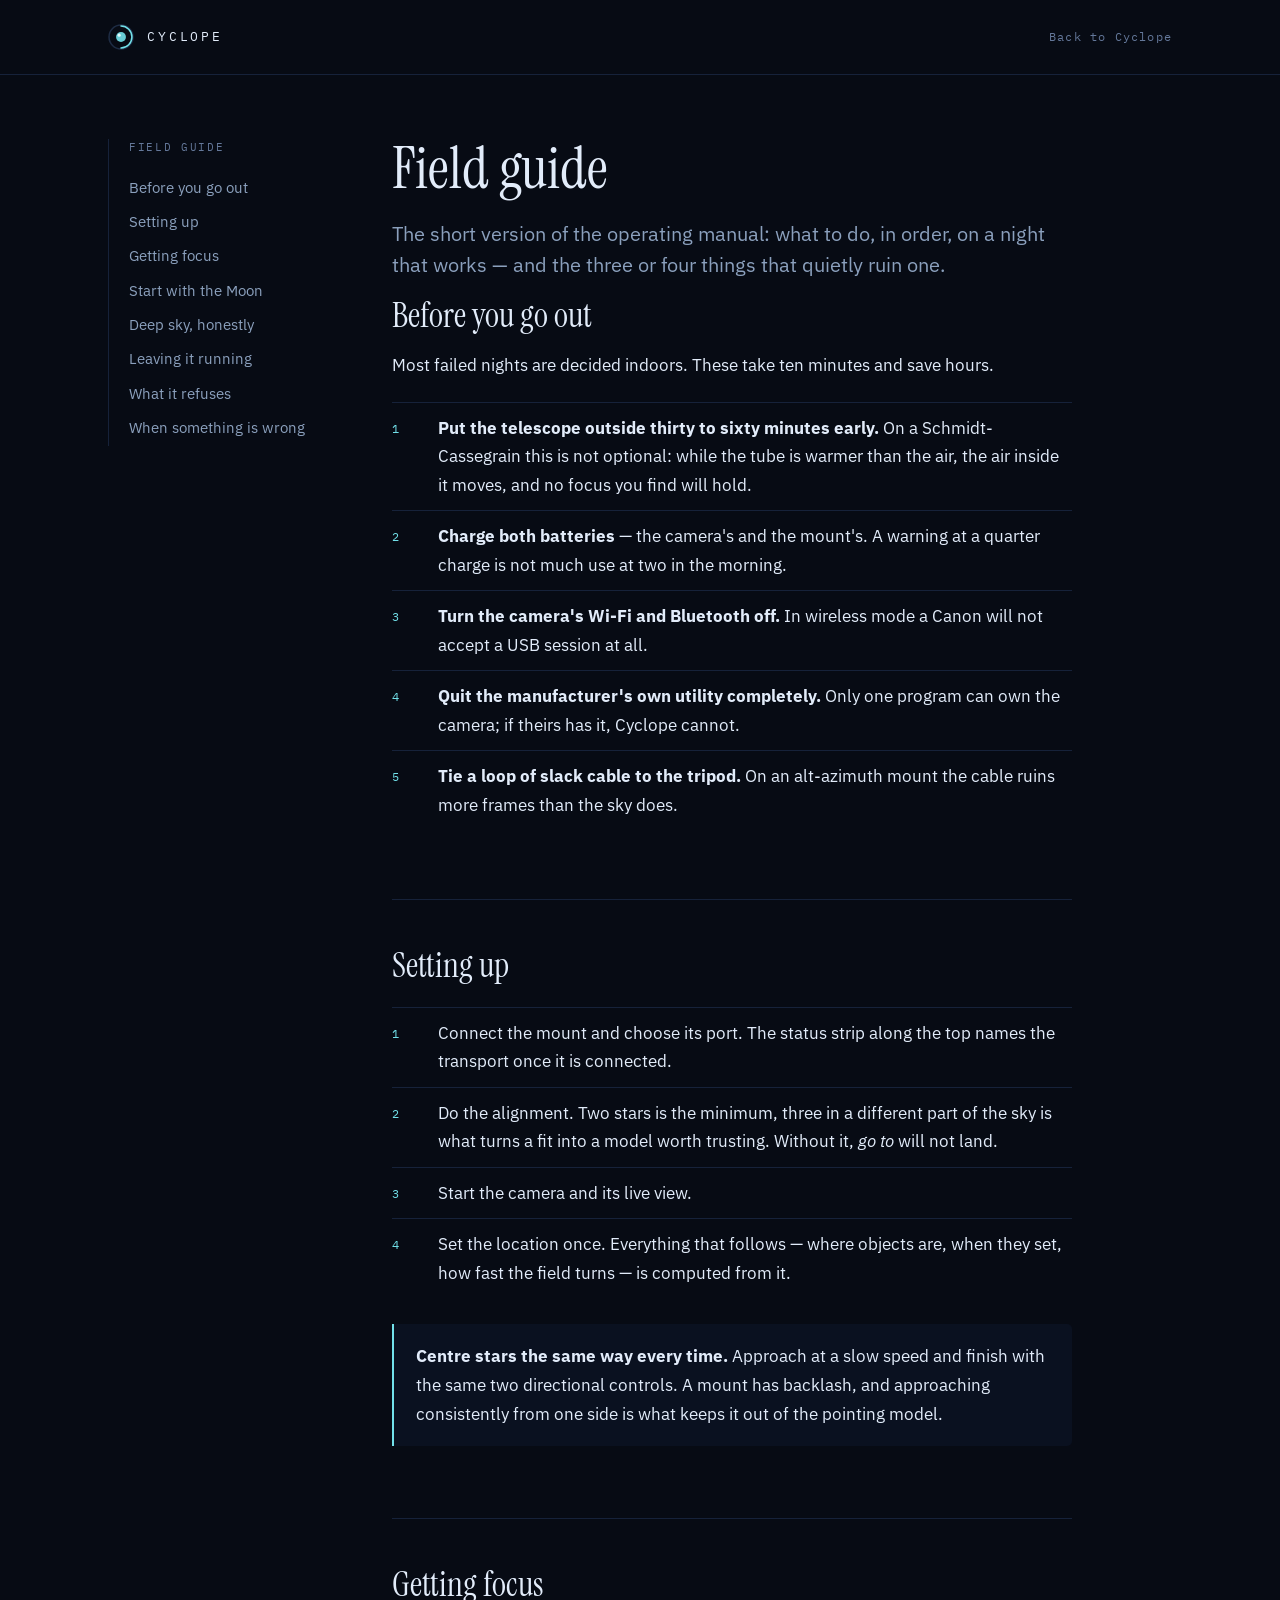
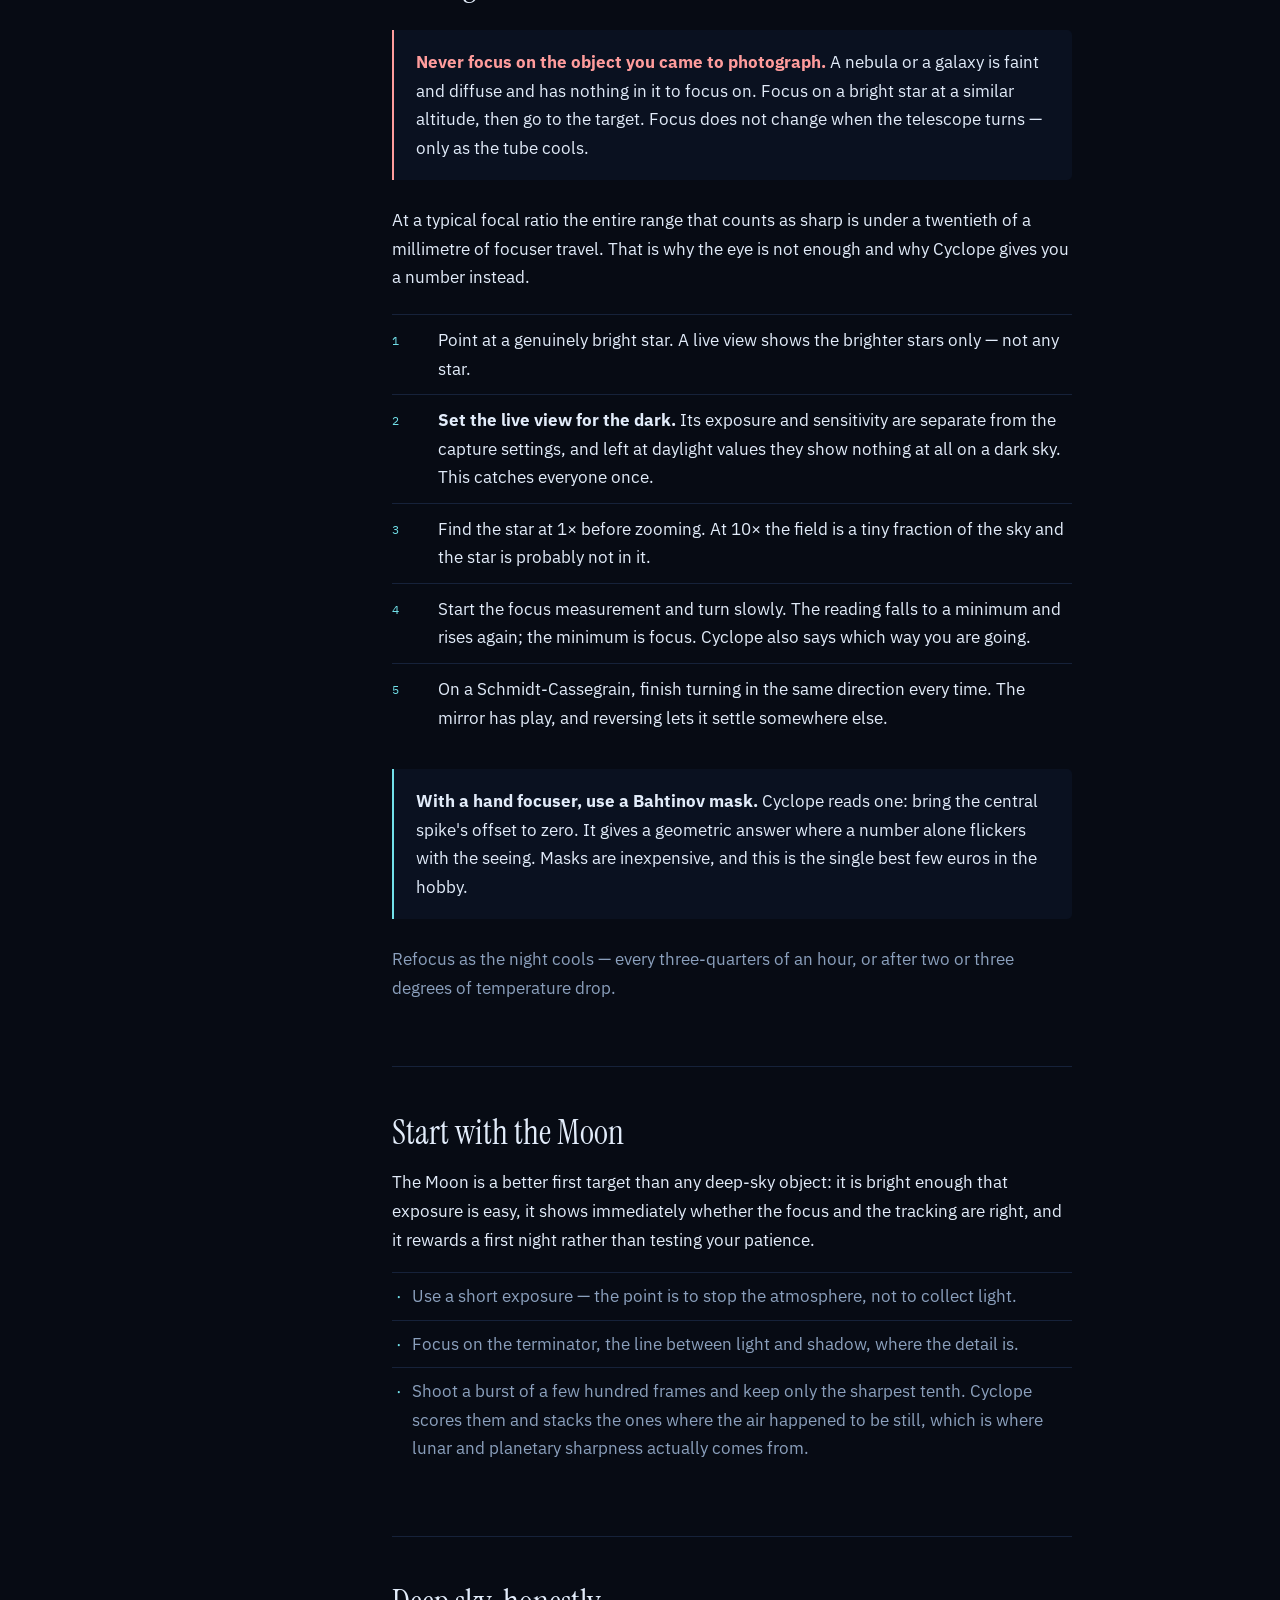
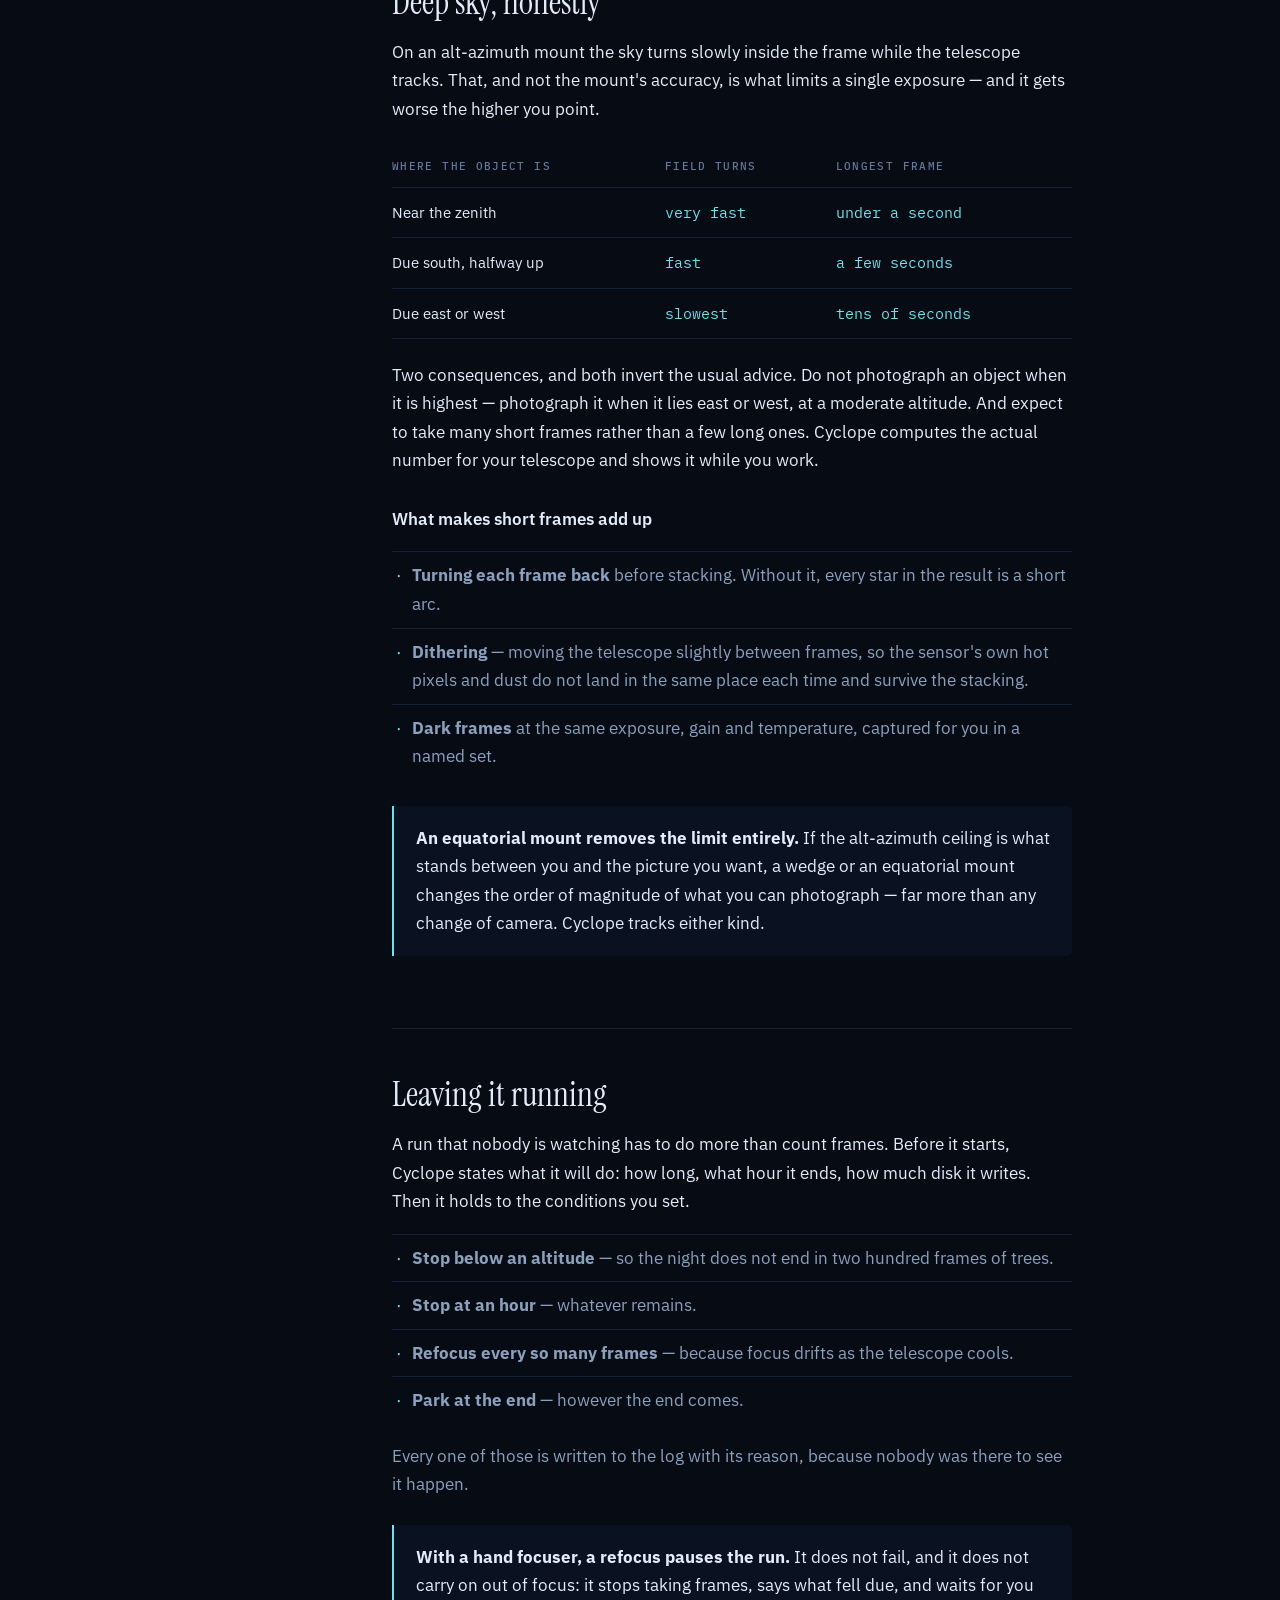
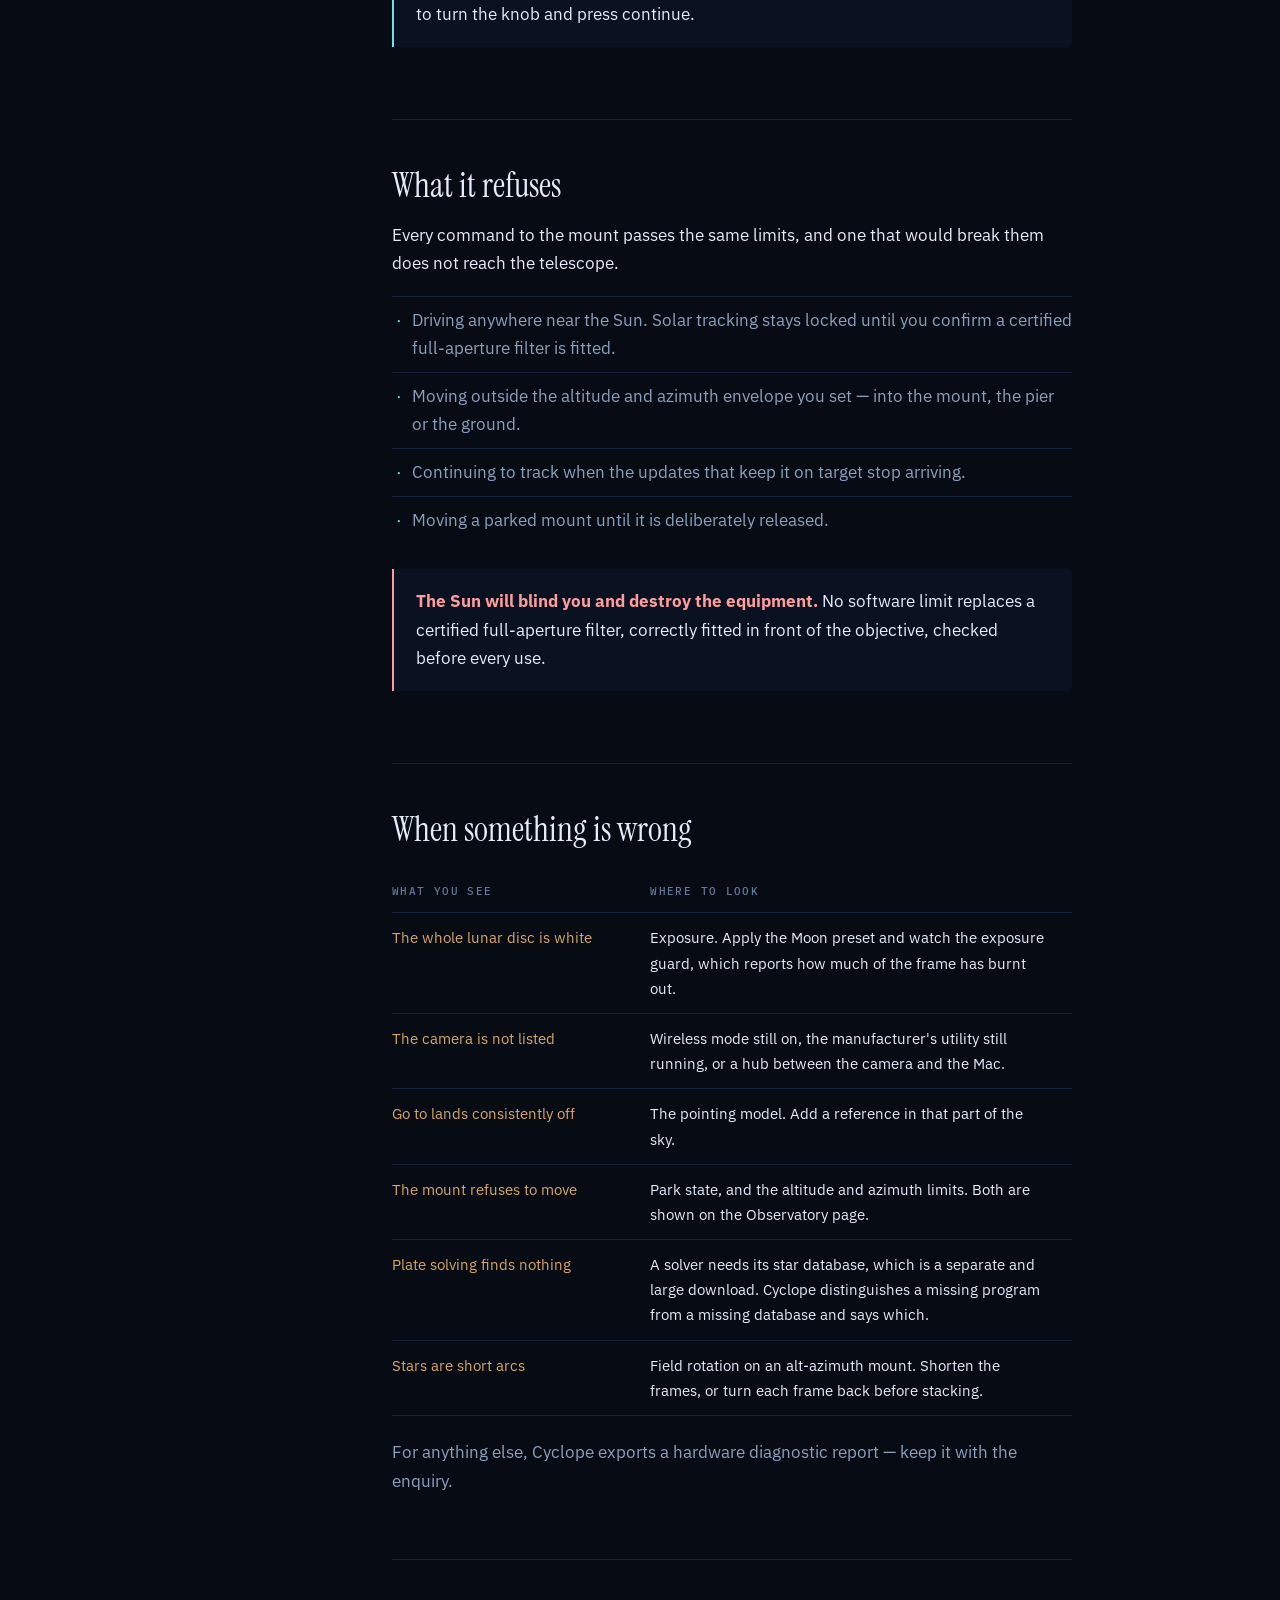
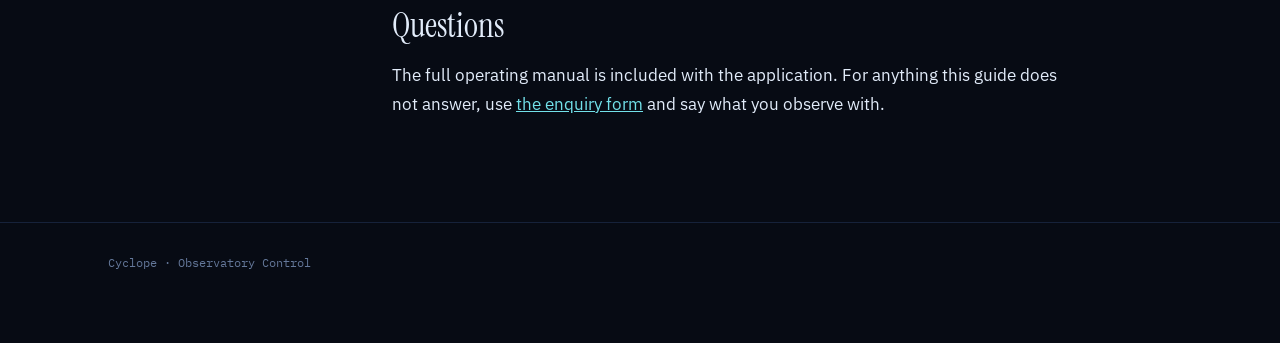
==== guide.html @ ad1024a8 "Add files via upload" ====
<!doctype html>
<html lang="en">
<head>
<meta charset="utf-8">
<meta name="viewport" content="width=device-width, initial-scale=1">
<title>Cyclope Field Guide</title>
<meta name="description" content="Preparing a night with Cyclope: setting up, focusing, deep-sky work on an alt-azimuth mount, and what to check when something is wrong.">
<meta name="theme-color" content="#070b14">
<link rel="icon" href="assets/favicon.svg" type="image/svg+xml">
<link rel="preconnect" href="https://fonts.googleapis.com">
<link rel="preconnect" href="https://fonts.gstatic.com" crossorigin>
<link rel="stylesheet" href="https://fonts.googleapis.com/css2?family=Instrument+Serif&amp;family=IBM+Plex+Mono:wght@400;500&amp;family=IBM+Plex+Sans:wght@400;500;600&amp;display=swap">
<link rel="stylesheet" href="assets/guide.css">
<meta property="og:type" content="website">
<meta property="og:title" content="Cyclope Field Guide">
<meta property="og:description" content="Preparing a night with Cyclope: setting up, focusing, deep-sky work on an alt-azimuth mount, and what to check when something is wrong.">
<meta property="og:image" content="assets/observatory.jpg">
<meta name="twitter:card" content="summary_large_image">
</head>
<body class="guide">
<header class="top">
  <div class="wrap">
    <div class="brand">
      <svg width="26" height="26" viewBox="0 0 100 100" role="img" aria-label="Cyclope">
        <circle cx="50" cy="50" r="46" fill="none" stroke="#1e2c44" stroke-width="6"/>
        <path d="M50 8 a42 42 0 0 1 0 84" fill="none" stroke="#72e1ea" stroke-width="6" stroke-linecap="round"/>
        <circle cx="50" cy="50" r="19" fill="#72e1ea" opacity="0.9"/>
        <circle cx="43" cy="43" r="6" fill="#dffbfd"/>
      </svg>
      <span class="brand-name">Cyclope</span>
      <a href="index.html">Back to Cyclope</a>
    </div>
  </div>
</header>

<div class="wrap">
  <div class="layout">

    <nav class="toc" aria-label="Contents">
      <p>Field guide</p>
      <a href="#before">Before you go out</a>
      <a href="#setup">Setting up</a>
      <a href="#focus">Getting focus</a>
      <a href="#moon">Start with the Moon</a>
      <a href="#deep">Deep sky, honestly</a>
      <a href="#unattended">Leaving it running</a>
      <a href="#refuse">What it refuses</a>
      <a href="#wrong">When something is wrong</a>
    </nav>

    <article>
      <h1>Field guide</h1>
      <p class="lede">
        The short version of the operating manual: what to do, in order, on a night
        that works — and the three or four things that quietly ruin one.
      </p>

      <section id="before">
        <h2>Before you go out</h2>
        <p>
          Most failed nights are decided indoors. These take ten minutes and save
          hours.
        </p>
        <ol class="steps">
          <li><span><strong>Put the telescope outside thirty to sixty minutes early.</strong>
            On a Schmidt-Cassegrain this is not optional: while the tube is warmer
            than the air, the air inside it moves, and no focus you find will hold.</span></li>
          <li><span><strong>Charge both batteries</strong> — the camera's and the mount's.
            A warning at a quarter charge is not much use at two in the morning.</span></li>
          <li><span><strong>Turn the camera's Wi-Fi and Bluetooth off.</strong> In wireless
            mode a Canon will not accept a USB session at all.</span></li>
          <li><span><strong>Quit the manufacturer's own utility completely.</strong> Only
            one program can own the camera; if theirs has it, Cyclope cannot.</span></li>
          <li><span><strong>Tie a loop of slack cable to the tripod.</strong> On an
            alt-azimuth mount the cable ruins more frames than the sky does.</span></li>
        </ol>
      </section>

      <section id="setup">
        <h2>Setting up</h2>
        <ol class="steps">
          <li><span>Connect the mount and choose its port. The status strip along the top
            names the transport once it is connected.</span></li>
          <li><span>Do the alignment. Two stars is the minimum, three in a different part
            of the sky is what turns a fit into a model worth trusting. Without it,
            <em>go to</em> will not land.</span></li>
          <li><span>Start the camera and its live view.</span></li>
          <li><span>Set the location once. Everything that follows — where objects are,
            when they set, how fast the field turns — is computed from it.</span></li>
        </ol>
        <div class="note">
          <p><strong>Centre stars the same way every time.</strong> Approach at a slow
          speed and finish with the same two directional controls. A mount has
          backlash, and approaching consistently from one side is what keeps it out
          of the pointing model.</p>
        </div>
      </section>

      <section id="focus">
        <h2>Getting focus</h2>
        <div class="warn">
          <p><strong>Never focus on the object you came to photograph.</strong> A
          nebula or a galaxy is faint and diffuse and has nothing in it to focus on.
          Focus on a bright star at a similar altitude, then go to the target.
          Focus does not change when the telescope turns — only as the tube cools.</p>
        </div>
        <p>
          At a typical focal ratio the entire range that counts as sharp is under a
          twentieth of a millimetre of focuser travel. That is why the eye is not
          enough and why Cyclope gives you a number instead.
        </p>
        <ol class="steps">
          <li><span>Point at a genuinely bright star. A live view shows the brighter stars
            only — not any star.</span></li>
          <li><span><strong>Set the live view for the dark.</strong> Its exposure and
            sensitivity are separate from the capture settings, and left at daylight
            values they show nothing at all on a dark sky. This catches everyone once.</span></li>
          <li><span>Find the star at 1× before zooming. At 10× the field is a tiny fraction
            of the sky and the star is probably not in it.</span></li>
          <li><span>Start the focus measurement and turn slowly. The reading falls to a
            minimum and rises again; the minimum is focus. Cyclope also says which
            way you are going.</span></li>
          <li><span>On a Schmidt-Cassegrain, finish turning in the same direction every
            time. The mirror has play, and reversing lets it settle somewhere else.</span></li>
        </ol>
        <div class="note">
          <p><strong>With a hand focuser, use a Bahtinov mask.</strong> Cyclope reads
          one: bring the central spike's offset to zero. It gives a geometric answer
          where a number alone flickers with the seeing. Masks are inexpensive, and
          this is the single best few euros in the hobby.</p>
        </div>
        <p class="muted">
          Refocus as the night cools — every three-quarters of an hour, or after two
          or three degrees of temperature drop.
        </p>
      </section>

      <section id="moon">
        <h2>Start with the Moon</h2>
        <p>
          The Moon is a better first target than any deep-sky object: it is bright
          enough that exposure is easy, it shows immediately whether the focus and
          the tracking are right, and it rewards a first night rather than testing
          your patience.
        </p>
        <ul class="plain">
          <li><span>Use a short exposure — the point is to stop the atmosphere, not to
            collect light.</span></li>
          <li><span>Focus on the terminator, the line between light and shadow, where the
            detail is.</span></li>
          <li><span>Shoot a burst of a few hundred frames and keep only the sharpest tenth.
            Cyclope scores them and stacks the ones where the air happened to be
            still, which is where lunar and planetary sharpness actually comes from.</span></li>
        </ul>
      </section>

      <section id="deep">
        <h2>Deep sky, honestly</h2>
        <p>
          On an alt-azimuth mount the sky turns slowly inside the frame while the
          telescope tracks. That, and not the mount's accuracy, is what limits a
          single exposure — and it gets worse the higher you point.
        </p>
        <div class="scroller">
          <table>
            <thead>
              <tr><th>Where the object is</th><th>Field turns</th><th>Longest frame</th></tr>
            </thead>
            <tbody>
              <tr><td>Near the zenith</td><td class="figure-cell">very fast</td><td class="figure-cell">under a second</td></tr>
              <tr><td>Due south, halfway up</td><td class="figure-cell">fast</td><td class="figure-cell">a few seconds</td></tr>
              <tr><td>Due east or west</td><td class="figure-cell">slowest</td><td class="figure-cell">tens of seconds</td></tr>
            </tbody>
          </table>
        </div>
        <p>
          Two consequences, and both invert the usual advice. Do not photograph an
          object when it is highest — photograph it when it lies east or west, at a
          moderate altitude. And expect to take many short frames rather than a few
          long ones. Cyclope computes the actual number for your telescope and
          shows it while you work.
        </p>
        <h3>What makes short frames add up</h3>
        <ul class="plain">
          <li><span><strong>Turning each frame back</strong> before stacking. Without it,
            every star in the result is a short arc.</span></li>
          <li><span><strong>Dithering</strong> — moving the telescope slightly between
            frames, so the sensor's own hot pixels and dust do not land in the same
            place each time and survive the stacking.</span></li>
          <li><span><strong>Dark frames</strong> at the same exposure, gain and
            temperature, captured for you in a named set.</span></li>
        </ul>
        <div class="note">
          <p><strong>An equatorial mount removes the limit entirely.</strong> If the
          alt-azimuth ceiling is what stands between you and the picture you want,
          a wedge or an equatorial mount changes the order of magnitude of what you
          can photograph — far more than any change of camera. Cyclope tracks either
          kind.</p>
        </div>
      </section>

      <section id="unattended">
        <h2>Leaving it running</h2>
        <p>
          A run that nobody is watching has to do more than count frames. Before it
          starts, Cyclope states what it will do: how long, what hour it ends, how
          much disk it writes. Then it holds to the conditions you set.
        </p>
        <ul class="plain">
          <li><span><strong>Stop below an altitude</strong> — so the night does not end in
            two hundred frames of trees.</span></li>
          <li><span><strong>Stop at an hour</strong> — whatever remains.</span></li>
          <li><span><strong>Refocus every so many frames</strong> — because focus drifts as
            the telescope cools.</span></li>
          <li><span><strong>Park at the end</strong> — however the end comes.</span></li>
        </ul>
        <p class="muted">
          Every one of those is written to the log with its reason, because nobody
          was there to see it happen.
        </p>
        <div class="note">
          <p><strong>With a hand focuser, a refocus pauses the run.</strong> It does
          not fail, and it does not carry on out of focus: it stops taking frames,
          says what fell due, and waits for you to turn the knob and press continue.</p>
        </div>
      </section>

      <section id="refuse">
        <h2>What it refuses</h2>
        <p>
          Every command to the mount passes the same limits, and one that would break
          them does not reach the telescope.
        </p>
        <ul class="plain">
          <li><span>Driving anywhere near the Sun. Solar tracking stays locked until you
            confirm a certified full-aperture filter is fitted.</span></li>
          <li><span>Moving outside the altitude and azimuth envelope you set — into the
            mount, the pier or the ground.</span></li>
          <li><span>Continuing to track when the updates that keep it on target stop
            arriving.</span></li>
          <li><span>Moving a parked mount until it is deliberately released.</span></li>
        </ul>
        <div class="warn">
          <p><strong>The Sun will blind you and destroy the equipment.</strong> No
          software limit replaces a certified full-aperture filter, correctly fitted
          in front of the objective, checked before every use.</p>
        </div>
      </section>

      <section id="wrong">
        <h2>When something is wrong</h2>
        <div class="scroller">
          <table>
            <thead>
              <tr><th>What you see</th><th>Where to look</th></tr>
            </thead>
            <tbody>
              <tr>
                <td class="symptom">The whole lunar disc is white</td>
                <td>Exposure. Apply the Moon preset and watch the exposure guard,
                  which reports how much of the frame has burnt out.</td>
              </tr>
              <tr>
                <td class="symptom">The camera is not listed</td>
                <td>Wireless mode still on, the manufacturer's utility still running,
                  or a hub between the camera and the Mac.</td>
              </tr>
              <tr>
                <td class="symptom">Go to lands consistently off</td>
                <td>The pointing model. Add a reference in that part of the sky.</td>
              </tr>
              <tr>
                <td class="symptom">The mount refuses to move</td>
                <td>Park state, and the altitude and azimuth limits. Both are shown
                  on the Observatory page.</td>
              </tr>
              <tr>
                <td class="symptom">Plate solving finds nothing</td>
                <td>A solver needs its star database, which is a separate and large
                  download. Cyclope distinguishes a missing program from a missing
                  database and says which.</td>
              </tr>
              <tr>
                <td class="symptom">Stars are short arcs</td>
                <td>Field rotation on an alt-azimuth mount. Shorten the frames, or
                  turn each frame back before stacking.</td>
              </tr>
            </tbody>
          </table>
        </div>
        <p class="muted">
          For anything else, Cyclope exports a hardware diagnostic report — keep it
          with the enquiry.
        </p>
      </section>

      <section id="ask">
        <h2>Questions</h2>
        <p>
          The full operating manual is included with the application. For anything
          this guide does not answer, use
          <a href="index.html#enquire" style="color:var(--accent)">the enquiry form</a>
          and say what you observe with.
        </p>
      </section>
    </article>
  </div>
</div>

<footer>
  <div class="wrap">Cyclope · Observatory Control</div>
</footer>
</body>
</html>
---- assets/guide.css ----
:root {
    --ground: #070b14;
    --sunken: #0a1120;
    --line: #1e2c44;
    --line-soft: #16223a;
    --text: #e2ecfa;
    --muted: #8ba0bd;
    --dim: #64789a;
    --accent: #72e1ea;
    --amber: #d7a766;
    --danger: #ff9c9c;
    --serif: "Instrument Serif", Georgia, serif;
    --sans: "IBM Plex Sans", -apple-system, system-ui, sans-serif;
    --mono: "IBM Plex Mono", ui-monospace, Menlo, monospace;
  }

  * { box-sizing: border-box; }

  body {
    background: var(--ground);
    color: var(--text);
    font-family: var(--sans);
    font-size: 17px;
    line-height: 1.68;
    margin: 0;
    -webkit-font-smoothing: antialiased;
  }

  header.top { border-bottom: 1px solid var(--line-soft); padding: 24px 0; }
  .wrap { max-width: 1120px; margin: 0 auto; padding: 0 28px; }
  .brand { display: flex; align-items: center; gap: 13px; }
  .brand-name {
    font-family: var(--mono); font-size: 13px; letter-spacing: 0.22em;
    text-transform: uppercase; color: var(--text);
  }
  .brand a { color: var(--dim); text-decoration: none; font-family: var(--mono);
             font-size: 12px; letter-spacing: 0.1em; margin-left: auto; }
  .brand a:hover { color: var(--accent); }

  .layout {
    display: grid;
    grid-template-columns: 220px 1fr;
    gap: 64px;
    align-items: start;
    padding: 64px 0 40px;
  }
  @media (max-width: 900px) {
    .layout { grid-template-columns: 1fr; gap: 28px; }
    nav.toc { position: static !important; border-left: none !important; padding-left: 0 !important; }
  }

  nav.toc {
    position: sticky;
    top: 32px;
    border-left: 1px solid var(--line-soft);
    padding-left: 20px;
  }
  nav.toc p {
    font-family: var(--mono); font-size: 10.5px; letter-spacing: 0.16em;
    text-transform: uppercase; color: var(--dim); margin: 0 0 14px;
  }
  nav.toc a {
    display: block; color: var(--muted); text-decoration: none;
    font-size: 14.5px; padding: 5px 0;
  }
  nav.toc a:hover { color: var(--accent); }

  article { max-width: 680px; }

  h1 {
    font-family: var(--serif); font-weight: 400;
    font-size: clamp(38px, 5.5vw, 58px); line-height: 1.05;
    margin: 0 0 18px; text-wrap: balance;
  }
  h2 {
    font-family: var(--serif); font-weight: 400;
    font-size: clamp(26px, 3.4vw, 34px); line-height: 1.15;
    margin: 0 0 16px; text-wrap: balance;
    scroll-margin-top: 24px;
  }
  h3 { font-size: 17px; font-weight: 600; margin: 30px 0 8px; }
  p { margin: 0 0 18px; }
  .lede { font-size: 20px; color: var(--muted); line-height: 1.55; margin-bottom: 8px; }
  .muted { color: var(--muted); }

  section { padding: 46px 0; border-top: 1px solid var(--line-soft); }
  section:first-of-type { border-top: none; padding-top: 8px; }

  ol.steps { counter-reset: step; list-style: none; padding: 0; margin: 22px 0; }
  ol.steps li {
    counter-increment: step;
    display: grid; grid-template-columns: 30px 1fr; gap: 16px;
    padding: 11px 0; border-top: 1px solid var(--line-soft);
  }
  /* One box of text, not several: a bare text node beside a <strong> becomes
     its own grid item and lands in the thirty-pixel counter column, one word
     to a line. */
  ol.steps li > span { grid-column: 2; }
  ol.steps li::before {
    content: counter(step);
    font-family: var(--mono); font-size: 12px; color: var(--accent);
    padding-top: 5px; font-variant-numeric: tabular-nums;
  }

  ul.plain { list-style: none; padding: 0; margin: 18px 0; }
  ul.plain li {
    padding: 9px 0 9px 20px; border-top: 1px solid var(--line-soft);
    position: relative; color: var(--muted);
  }
  ul.plain li::before {
    content: "·"; position: absolute; left: 4px; color: var(--accent);
  }

  .note, .warn {
    border-left: 2px solid var(--accent);
    background: var(--sunken);
    padding: 18px 22px;
    margin: 26px 0;
    border-radius: 0 5px 5px 0;
  }
  .warn { border-left-color: var(--danger); }
  .note p:last-child, .warn p:last-child { margin: 0; }
  .note strong, .warn strong { color: var(--text); }
  .warn strong { color: var(--danger); }

  .scroller { overflow-x: auto; margin: 22px 0; }
  table { border-collapse: collapse; width: 100%; min-width: 500px; font-size: 15px; }
  th, td { text-align: left; padding: 12px 20px 12px 0; border-bottom: 1px solid var(--line-soft); vertical-align: top; }
  th {
    font-family: var(--mono); font-size: 10.5px; letter-spacing: 0.13em;
    text-transform: uppercase; color: var(--dim); font-weight: 500;
  }
  td.symptom { color: var(--amber); width: 38%; }
  td.figure-cell { font-family: var(--mono); font-variant-numeric: tabular-nums; color: var(--accent); white-space: nowrap; }

  code {
    font-family: var(--mono); font-size: 14px;
    background: var(--sunken); border: 1px solid var(--line-soft);
    padding: 1px 6px; border-radius: 3px; color: var(--accent);
  }

  footer {
    border-top: 1px solid var(--line-soft); padding: 30px 0 70px;
    font-family: var(--mono); font-size: 12px; color: var(--dim);
  }
  footer a { color: var(--muted); }
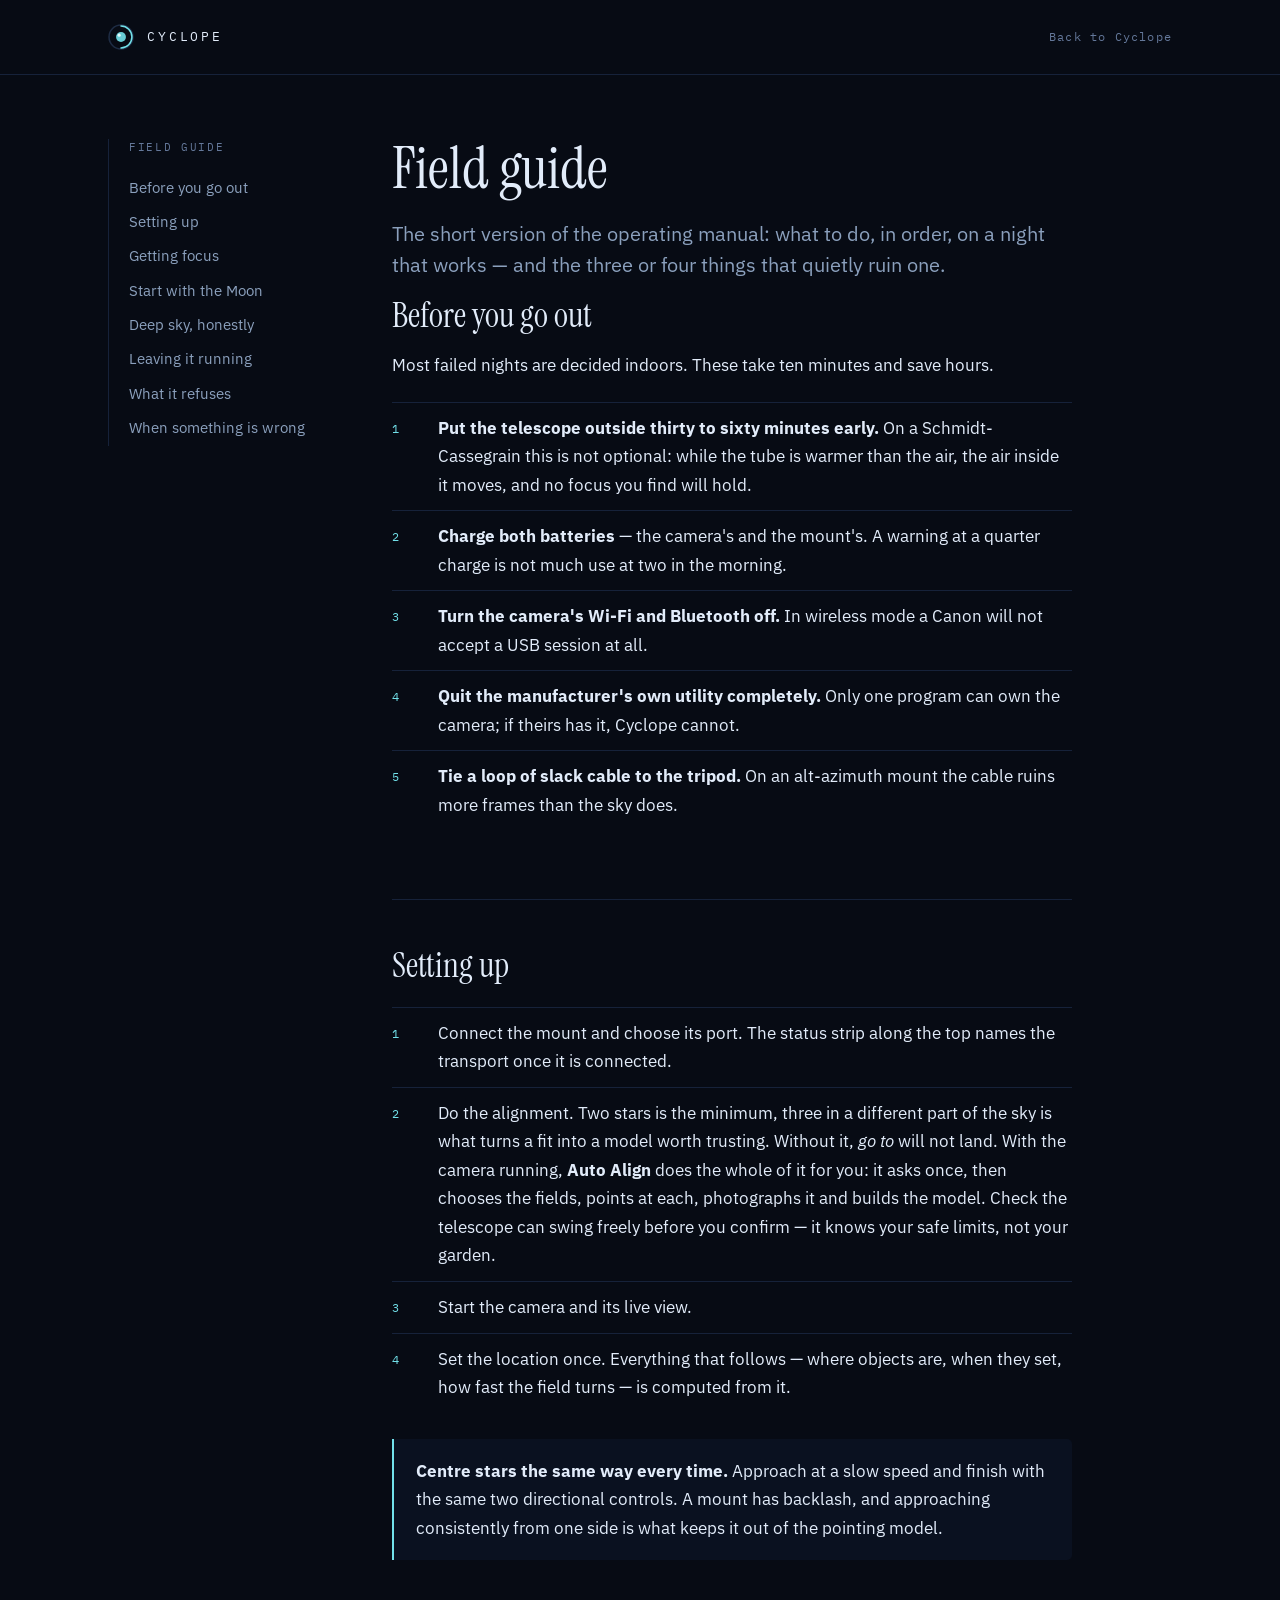
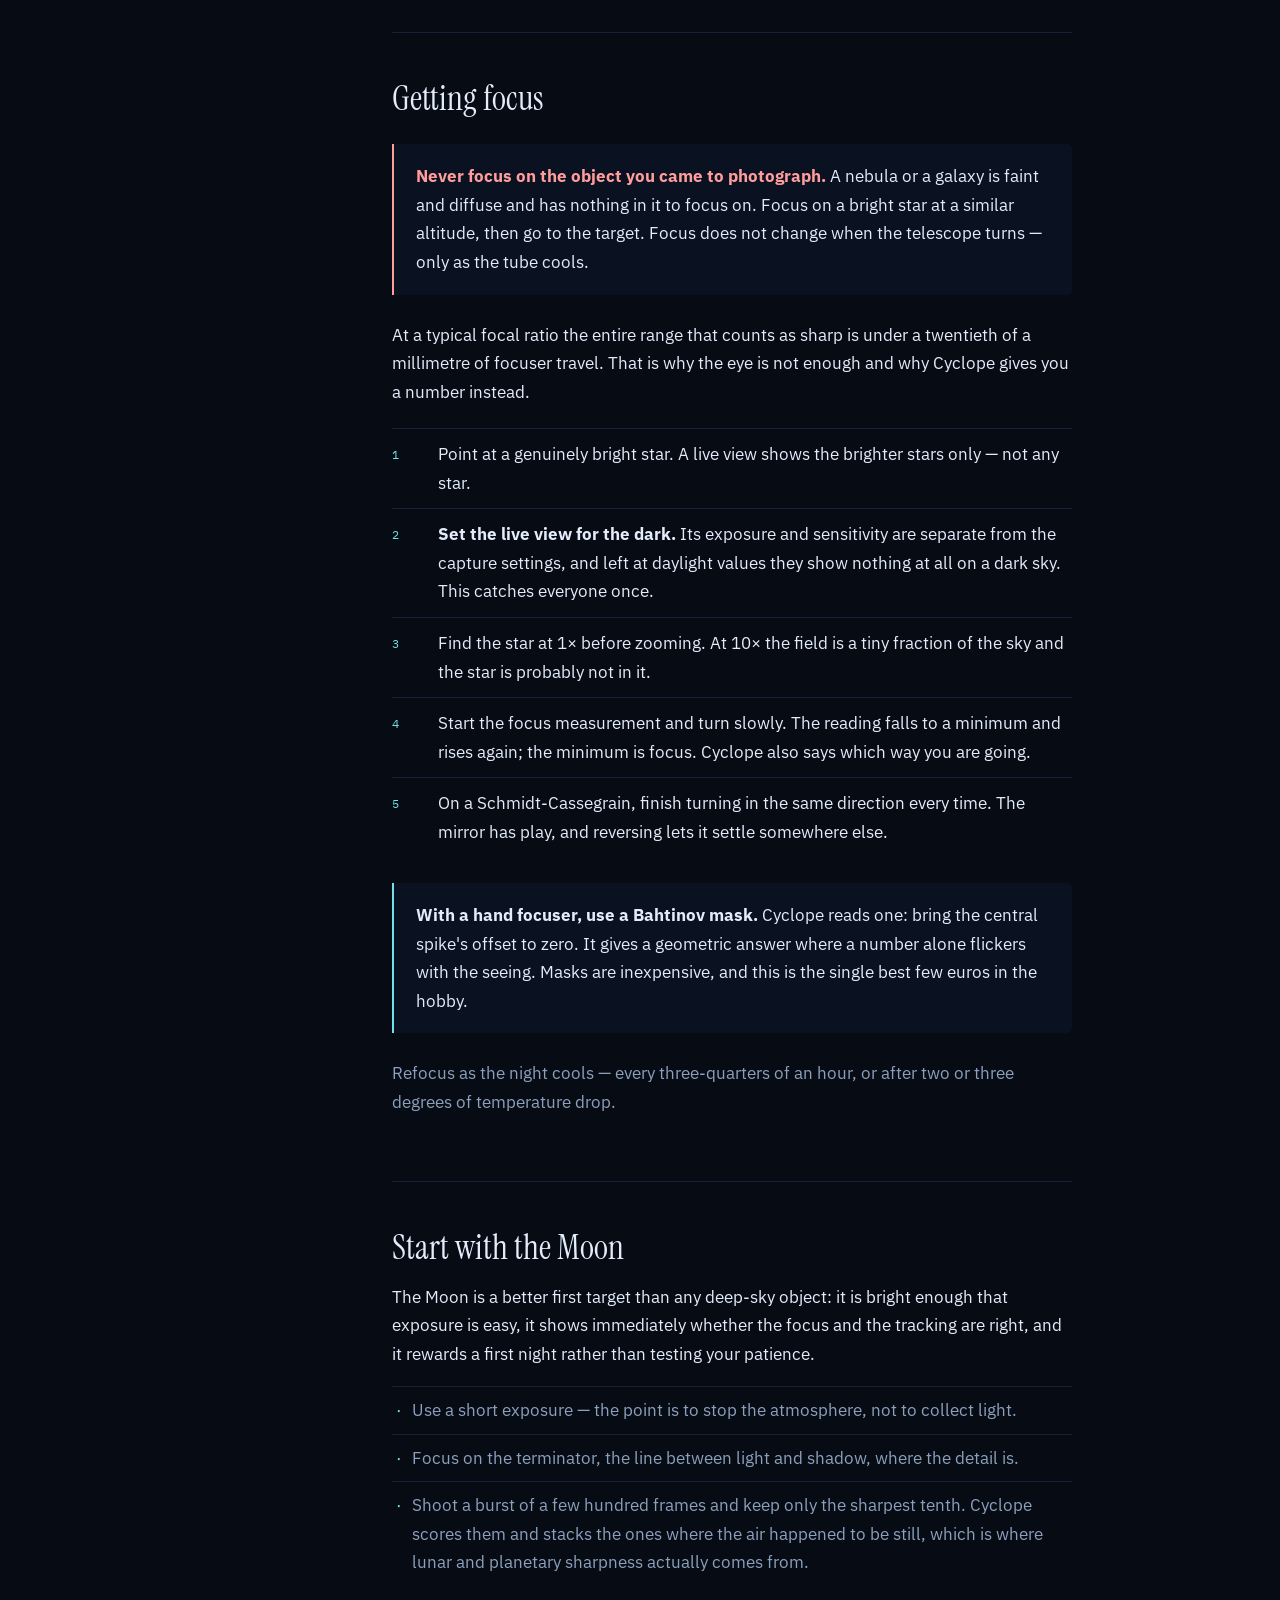
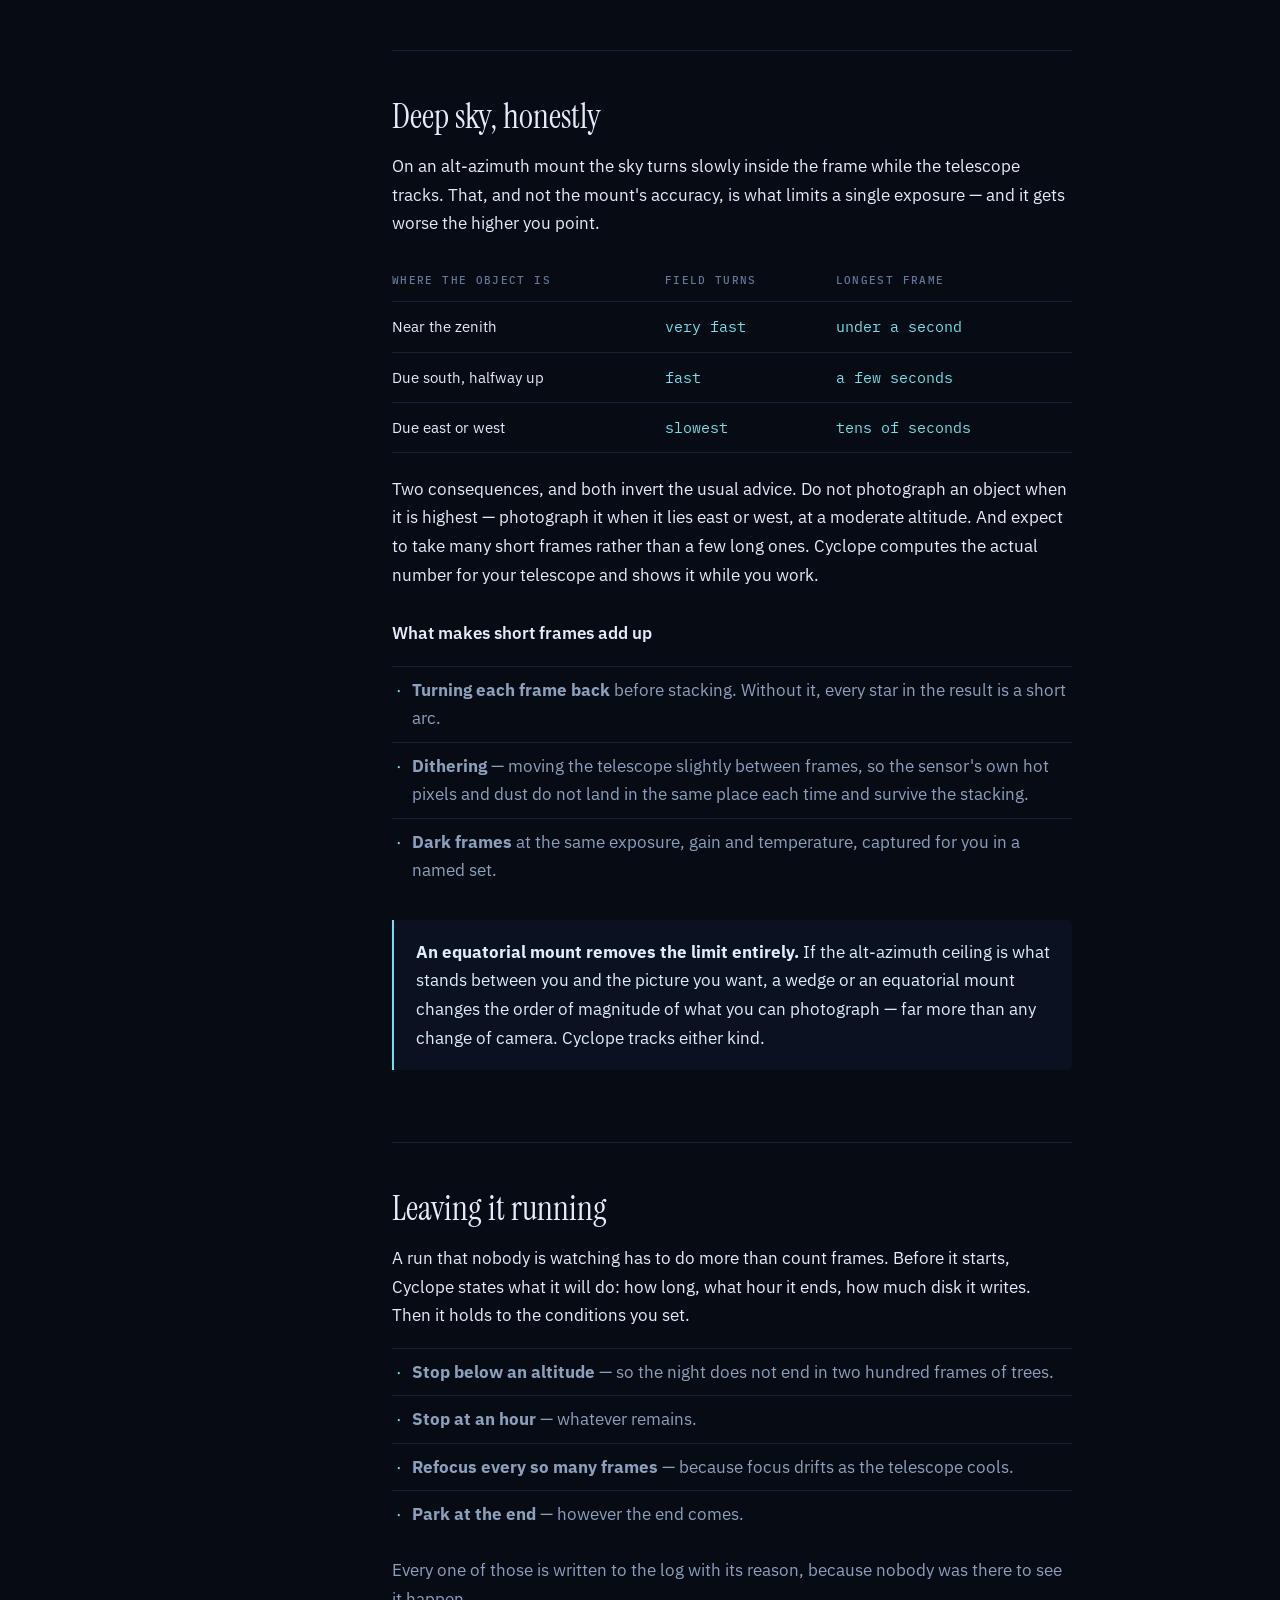
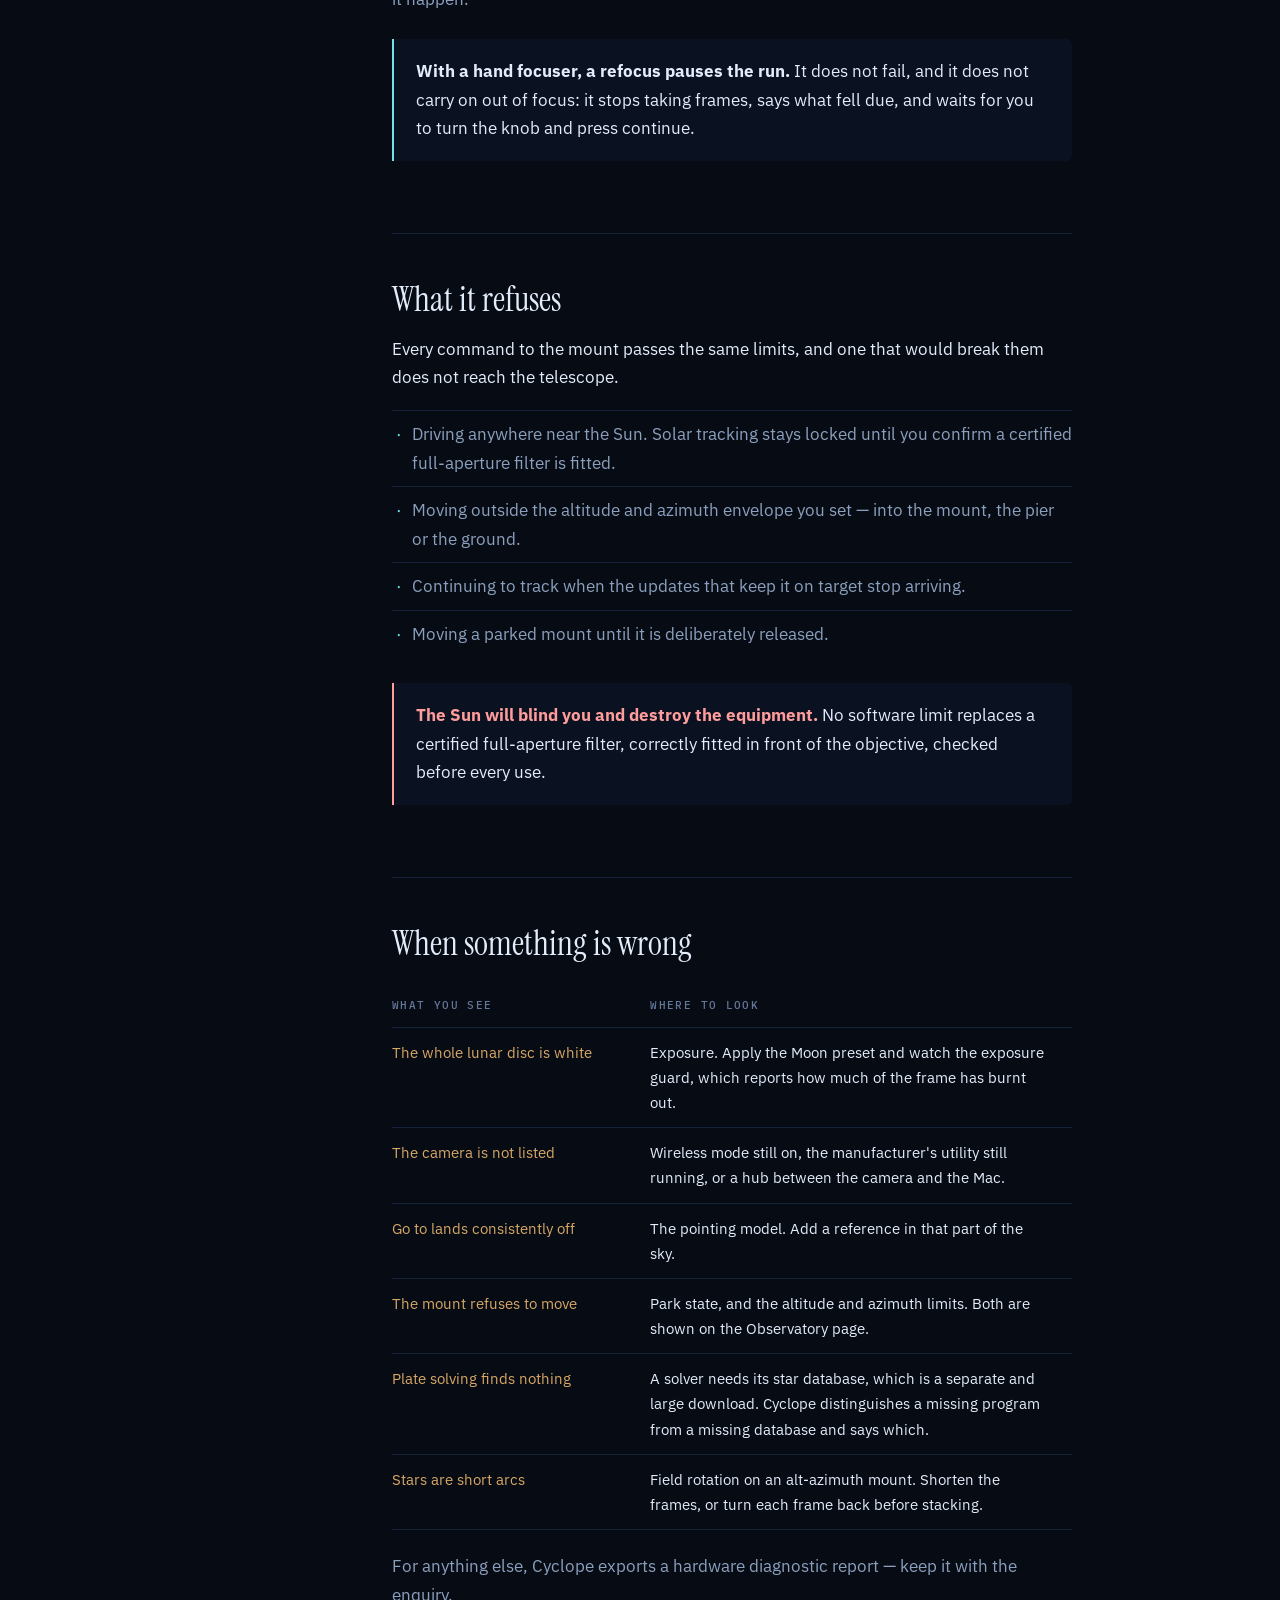
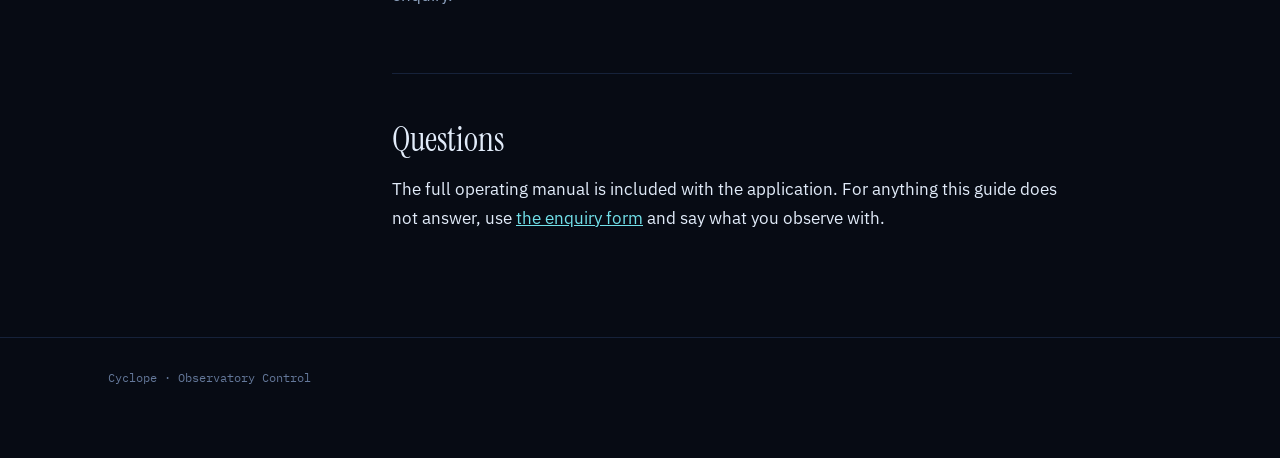
==== commit b6dcc9e4: "Add files via upload" ====
--- a/guide.html
+++ b/guide.html
@@ -83,7 +83,11 @@
             names the transport once it is connected.</span></li>
           <li><span>Do the alignment. Two stars is the minimum, three in a different part
             of the sky is what turns a fit into a model worth trusting. Without it,
-            <em>go to</em> will not land.</span></li>
+            <em>go to</em> will not land. With the camera running, <strong>Auto
+            Align</strong> does the whole of it for you: it asks once, then chooses
+            the fields, points at each, photographs it and builds the model. Check
+            the telescope can swing freely before you confirm — it knows your safe
+            limits, not your garden.</span></li>
           <li><span>Start the camera and its live view.</span></li>
           <li><span>Set the location once. Everything that follows — where objects are,
             when they set, how fast the field turns — is computed from it.</span></li>
